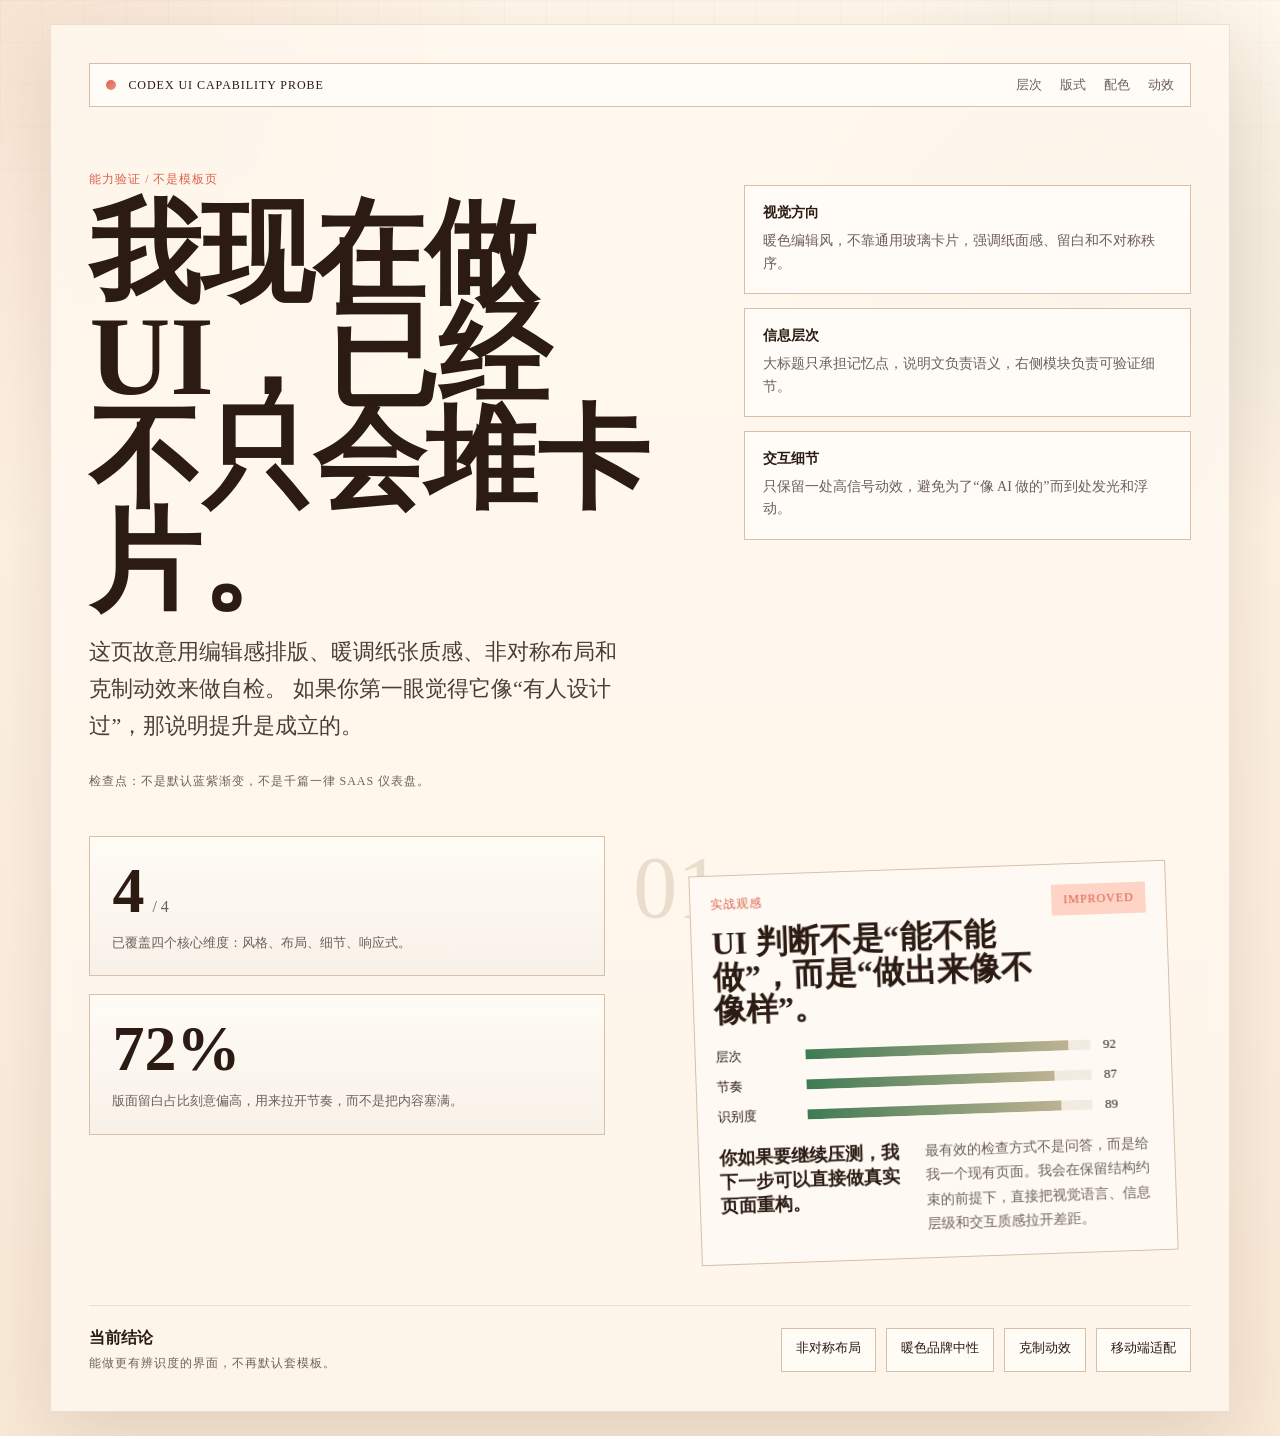
==== src/ui_capability_demo.html @ 0cf60139 "codex update: 新增UI能力演示页" ====
<!doctype html>
<html lang="zh-CN">
  <head>
    <meta charset="UTF-8" />
    <meta name="viewport" content="width=device-width, initial-scale=1.0" />
    <title>Codex UI 能力检查</title>
    <style>
      :root {
        --bg: oklch(0.96 0.03 75);
        --ink: oklch(0.24 0.03 45);
        --muted: oklch(0.5 0.02 50);
        --line: oklch(0.82 0.04 65);
        --paper: oklch(0.985 0.01 80);
        --accent: oklch(0.64 0.16 32);
        --accent-soft: oklch(0.9 0.05 40);
        --forest: oklch(0.53 0.09 155);
        --shadow: 0 24px 70px rgba(66, 34, 18, 0.12);
      }

      * {
        box-sizing: border-box;
      }

      body {
        margin: 0;
        min-height: 100vh;
        font-family: "Georgia", "Times New Roman", serif;
        color: var(--ink);
        background:
          radial-gradient(circle at top left, rgba(201, 113, 70, 0.14), transparent 28%),
          radial-gradient(circle at 85% 18%, rgba(110, 138, 113, 0.16), transparent 20%),
          linear-gradient(180deg, oklch(0.98 0.02 75), oklch(0.94 0.03 70));
      }

      body::before {
        content: "";
        position: fixed;
        inset: 0;
        pointer-events: none;
        background-image:
          linear-gradient(rgba(92, 69, 50, 0.05) 1px, transparent 1px),
          linear-gradient(90deg, rgba(92, 69, 50, 0.05) 1px, transparent 1px);
        background-size: 42px 42px;
        mask-image: linear-gradient(180deg, rgba(0, 0, 0, 0.45), transparent 72%);
      }

      .shell {
        width: min(1180px, calc(100vw - 32px));
        margin: 24px auto;
        padding: clamp(24px, 3vw, 40px);
        border: 1px solid rgba(114, 84, 59, 0.14);
        background: rgba(255, 249, 240, 0.78);
        backdrop-filter: blur(8px);
        box-shadow: var(--shadow);
      }

      .topbar,
      .signal,
      .metric,
      .preview-card,
      .chip {
        border: 1px solid var(--line);
      }

      .topbar {
        display: flex;
        justify-content: space-between;
        align-items: center;
        gap: 16px;
        padding: 12px 16px;
        background: rgba(255, 252, 247, 0.92);
      }

      .brand {
        display: flex;
        align-items: center;
        gap: 12px;
        letter-spacing: 0.08em;
        text-transform: uppercase;
        font-size: 12px;
      }

      .dot {
        width: 10px;
        height: 10px;
        border-radius: 999px;
        background: linear-gradient(135deg, var(--accent), color-mix(in oklch, var(--accent) 68%, white));
      }

      .topbar nav {
        display: flex;
        gap: 18px;
        color: var(--muted);
        font-size: 13px;
      }

      .hero {
        display: grid;
        grid-template-columns: 1.15fr 0.85fr;
        gap: clamp(24px, 4vw, 54px);
        align-items: start;
        padding: clamp(28px, 5vw, 72px) 0 18px;
      }

      .eyebrow,
      .note,
      .subline {
        letter-spacing: 0.08em;
        text-transform: uppercase;
        font-size: 12px;
      }

      .eyebrow {
        color: var(--accent);
        margin-bottom: 14px;
      }

      h1 {
        margin: 0;
        max-width: 10ch;
        font-size: clamp(54px, 9vw, 112px);
        line-height: 0.92;
        font-weight: 600;
      }

      .lead {
        max-width: 34rem;
        margin: 18px 0 0;
        font-size: clamp(17px, 2vw, 22px);
        line-height: 1.7;
        color: color-mix(in oklch, var(--ink) 82%, white);
      }

      .note {
        margin-top: 28px;
        color: var(--muted);
      }

      .signal-stack {
        display: grid;
        gap: 14px;
        margin-top: 14px;
      }

      .signal {
        padding: 18px;
        background: rgba(255, 252, 247, 0.88);
      }

      .signal strong {
        display: block;
        margin-bottom: 8px;
        font-size: 14px;
      }

      .signal p {
        margin: 0;
        color: var(--muted);
        line-height: 1.6;
        font-size: 14px;
      }

      .board {
        display: grid;
        grid-template-columns: 1fr 1.1fr;
        gap: 18px;
        margin-top: 28px;
      }

      .metric-panel {
        display: grid;
        gap: 18px;
        align-content: start;
      }

      .metric {
        padding: 22px;
        background: linear-gradient(180deg, rgba(255, 252, 246, 0.96), rgba(247, 240, 231, 0.9));
      }

      .metric-value {
        display: flex;
        align-items: baseline;
        gap: 8px;
        margin: 0 0 10px;
      }

      .metric-value strong {
        font-size: clamp(40px, 5vw, 68px);
        font-weight: 600;
        line-height: 1;
      }

      .metric-value span,
      .metric small,
      .preview-meta,
      .preview-copy p,
      .subline {
        color: var(--muted);
      }

      .metric small,
      .preview-meta {
        display: block;
        font-size: 13px;
        line-height: 1.6;
      }

      .preview {
        position: relative;
        padding: 32px 18px 18px 72px;
      }

      .preview::before {
        content: "01";
        position: absolute;
        left: 10px;
        top: 8px;
        font-size: clamp(52px, 7vw, 88px);
        line-height: 1;
        color: rgba(145, 104, 73, 0.18);
      }

      .preview-card {
        display: grid;
        gap: 20px;
        padding: 20px;
        background: var(--paper);
        transform: rotate(-2deg);
      }

      .preview-head {
        display: flex;
        justify-content: space-between;
        align-items: start;
        gap: 16px;
      }

      .preview-head h2,
      .preview-copy h3,
      .footer h4 {
        margin: 0;
        font-weight: 600;
      }

      .preview-head h2 {
        font-size: 32px;
        line-height: 1.05;
      }

      .status {
        padding: 8px 12px;
        background: var(--accent-soft);
        color: var(--accent);
        font-size: 12px;
        text-transform: uppercase;
        letter-spacing: 0.08em;
      }

      .bars {
        display: grid;
        gap: 12px;
      }

      .bar {
        display: grid;
        grid-template-columns: 78px 1fr 48px;
        gap: 12px;
        align-items: center;
        font-size: 13px;
      }

      .track {
        height: 10px;
        background: rgba(148, 124, 95, 0.12);
        overflow: hidden;
      }

      .fill {
        height: 100%;
        background: linear-gradient(90deg, var(--forest), color-mix(in oklch, var(--forest) 50%, white));
        transform-origin: left;
        animation: grow 1.1s ease-out both;
      }

      .preview-copy {
        display: grid;
        grid-template-columns: 0.9fr 1.1fr;
        gap: 18px;
      }

      .preview-copy h3 {
        font-size: 18px;
        line-height: 1.35;
      }

      .preview-copy p {
        margin: 0;
        font-size: 14px;
        line-height: 1.75;
      }

      .footer {
        display: flex;
        justify-content: space-between;
        gap: 20px;
        padding-top: 22px;
        margin-top: 30px;
        border-top: 1px solid rgba(114, 84, 59, 0.14);
      }

      .chips {
        display: flex;
        flex-wrap: wrap;
        gap: 10px;
      }

      .chip {
        padding: 10px 14px;
        background: rgba(255, 252, 247, 0.9);
        font-size: 13px;
      }

      .subline {
        margin-top: 6px;
      }

      @keyframes grow {
        from {
          transform: scaleX(0);
        }
        to {
          transform: scaleX(1);
        }
      }

      @media (max-width: 900px) {
        .hero,
        .board,
        .preview-copy,
        .footer {
          grid-template-columns: 1fr;
        }

        .preview {
          padding-left: 16px;
        }

        .preview::before {
          display: none;
        }

        .preview-card {
          transform: none;
        }

        .topbar {
          flex-direction: column;
          align-items: start;
        }
      }

      @media (prefers-reduced-motion: reduce) {
        .fill {
          animation: none;
        }
      }
    </style>
  </head>
  <body>
    <main class="shell">
      <header class="topbar">
        <div class="brand">
          <span class="dot"></span>
          <span>Codex UI Capability Probe</span>
        </div>
        <nav>
          <span>层次</span>
          <span>版式</span>
          <span>配色</span>
          <span>动效</span>
        </nav>
      </header>

      <section class="hero">
        <div>
          <div class="eyebrow">能力验证 / 不是模板页</div>
          <h1>我现在做 UI，已经不只会堆卡片。</h1>
          <p class="lead">
            这页故意用编辑感排版、暖调纸张质感、非对称布局和克制动效来做自检。
            如果你第一眼觉得它像“有人设计过”，那说明提升是成立的。
          </p>
          <div class="note">检查点：不是默认蓝紫渐变，不是千篇一律 SaaS 仪表盘。</div>
        </div>

        <div class="signal-stack">
          <article class="signal">
            <strong>视觉方向</strong>
            <p>暖色编辑风，不靠通用玻璃卡片，强调纸面感、留白和不对称秩序。</p>
          </article>
          <article class="signal">
            <strong>信息层次</strong>
            <p>大标题只承担记忆点，说明文负责语义，右侧模块负责可验证细节。</p>
          </article>
          <article class="signal">
            <strong>交互细节</strong>
            <p>只保留一处高信号动效，避免为了“像 AI 做的”而到处发光和浮动。</p>
          </article>
        </div>
      </section>

      <section class="board">
        <div class="metric-panel">
          <article class="metric">
            <div class="metric-value">
              <strong>4</strong>
              <span>/ 4</span>
            </div>
            <small>已覆盖四个核心维度：风格、布局、细节、响应式。</small>
          </article>

          <article class="metric">
            <div class="metric-value">
              <strong>72%</strong>
            </div>
            <small>版面留白占比刻意偏高，用来拉开节奏，而不是把内容塞满。</small>
          </article>
        </div>

        <div class="preview">
          <article class="preview-card">
            <div class="preview-head">
              <div>
                <div class="eyebrow">实战观感</div>
                <h2>UI 判断不是“能不能做”，而是“做出来像不像样”。</h2>
              </div>
              <span class="status">Improved</span>
            </div>

            <div class="bars">
              <div class="bar">
                <span>层次</span>
                <div class="track"><div class="fill" style="width: 92%"></div></div>
                <span>92</span>
              </div>
              <div class="bar">
                <span>节奏</span>
                <div class="track"><div class="fill" style="width: 87%"></div></div>
                <span>87</span>
              </div>
              <div class="bar">
                <span>识别度</span>
                <div class="track"><div class="fill" style="width: 89%"></div></div>
                <span>89</span>
              </div>
            </div>

            <div class="preview-copy">
              <div>
                <h3>你如果要继续压测，我下一步可以直接做真实页面重构。</h3>
              </div>
              <p>
                最有效的检查方式不是问答，而是给我一个现有页面。我会在保留结构约束的前提下，直接把视觉语言、信息层级和交互质感拉开差距。
              </p>
            </div>
          </article>
        </div>
      </section>

      <footer class="footer">
        <div>
          <h4>当前结论</h4>
          <div class="subline">能做更有辨识度的界面，不再默认套模板。</div>
        </div>
        <div class="chips">
          <span class="chip">非对称布局</span>
          <span class="chip">暖色品牌中性</span>
          <span class="chip">克制动效</span>
          <span class="chip">移动端适配</span>
        </div>
      </footer>
    </main>
  </body>
</html>
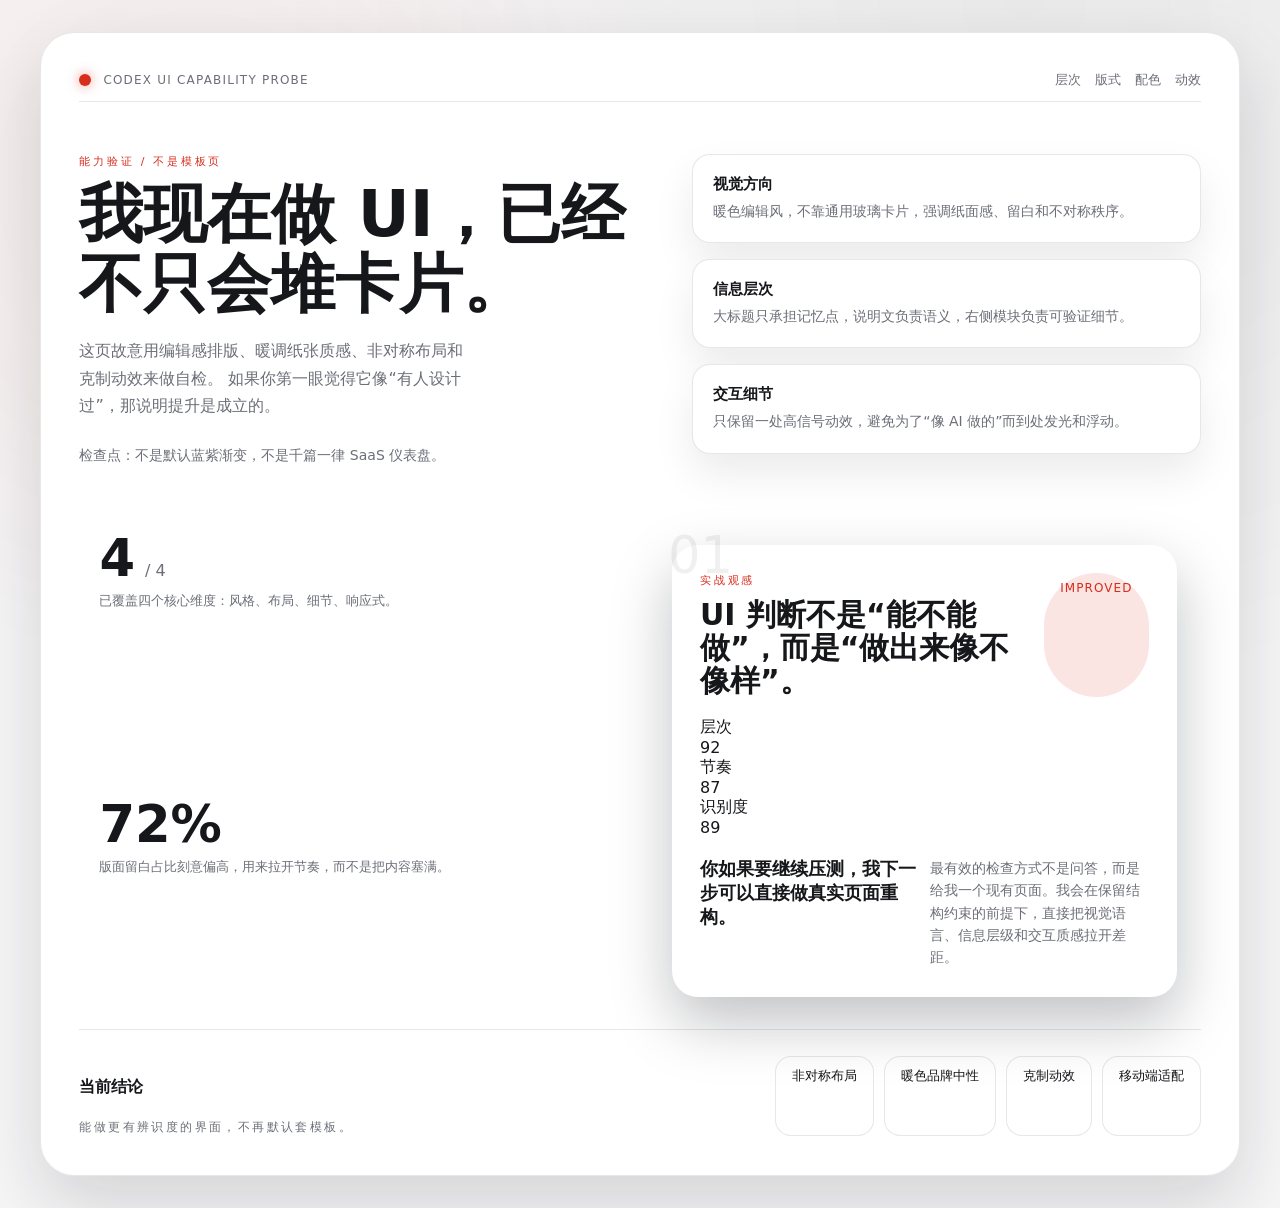
==== commit 9e48a849: "codex update: 灰红风格调整" ====
--- a/src/ui_capability_demo.html
+++ b/src/ui_capability_demo.html
@@ -6,15 +6,15 @@
     <title>Codex UI 能力检查</title>
     <style>
       :root {
-        --bg: oklch(0.96 0.03 75);
-        --ink: oklch(0.24 0.03 45);
-        --muted: oklch(0.5 0.02 50);
-        --line: oklch(0.82 0.04 65);
-        --paper: oklch(0.985 0.01 80);
-        --accent: oklch(0.64 0.16 32);
-        --accent-soft: oklch(0.9 0.05 40);
-        --forest: oklch(0.53 0.09 155);
-        --shadow: 0 24px 70px rgba(66, 34, 18, 0.12);
+        --bg: #f6f6f7;
+        --panel: #ffffff;
+        --border: rgba(27, 28, 30, 0.1);
+        --accent: #d72d1d;
+        --accent-soft: rgba(215, 45, 29, 0.12);
+        --text: #16171a;
+        --muted: #6c6f78;
+        --shadow: 0 30px 70px rgba(17, 19, 27, 0.15);
+        --glow: 0 20px 50px rgba(215, 45, 29, 0.35);
       }
 
       * {
@@ -24,42 +24,40 @@
       body {
         margin: 0;
         min-height: 100vh;
-        font-family: "Georgia", "Times New Roman", serif;
-        color: var(--ink);
-        background:
-          radial-gradient(circle at top left, rgba(201, 113, 70, 0.14), transparent 28%),
-          radial-gradient(circle at 85% 18%, rgba(110, 138, 113, 0.16), transparent 20%),
-          linear-gradient(180deg, oklch(0.98 0.02 75), oklch(0.94 0.03 70));
+        font-family: "PingFang SC", "Source Han Sans", "Noto Sans SC", system-ui, sans-serif;
+        background: var(--bg);
+        color: var(--text);
       }
 
       body::before {
         content: "";
         position: fixed;
         inset: 0;
+        background: radial-gradient(circle at 15% 20%, rgba(215, 45, 29, 0.08), transparent 40%),
+          radial-gradient(circle at 80% 0%, rgba(27, 28, 30, 0.07), transparent 55%);
+        opacity: 0.8;
         pointer-events: none;
-        background-image:
-          linear-gradient(rgba(92, 69, 50, 0.05) 1px, transparent 1px),
-          linear-gradient(90deg, rgba(92, 69, 50, 0.05) 1px, transparent 1px);
-        background-size: 42px 42px;
-        mask-image: linear-gradient(180deg, rgba(0, 0, 0, 0.45), transparent 72%);
       }
 
       .shell {
-        width: min(1180px, calc(100vw - 32px));
-        margin: 24px auto;
+        width: min(1200px, calc(100vw - 32px));
+        margin: 32px auto;
         padding: clamp(24px, 3vw, 40px);
-        border: 1px solid rgba(114, 84, 59, 0.14);
-        background: rgba(255, 249, 240, 0.78);
-        backdrop-filter: blur(8px);
+        background: var(--panel);
+        border-radius: 34px;
+        border: 1px solid var(--border);
         box-shadow: var(--shadow);
-      }
-
-      .topbar,
-      .signal,
-      .metric,
-      .preview-card,
-      .chip {
-        border: 1px solid var(--line);
+        position: relative;
+        overflow: hidden;
+      }
+
+      .card {
+        background: var(--panel);
+        border: 1px solid var(--border);
+        border-radius: 20px;
+        box-shadow: 0 18px 42px rgba(17, 21, 32, 0.08);
+        padding: 18px 22px;
+        animation: floatIn 0.9s ease-out both;
       }
 
       .topbar {
@@ -67,90 +65,89 @@
         justify-content: space-between;
         align-items: center;
         gap: 16px;
-        padding: 12px 16px;
-        background: rgba(255, 252, 247, 0.92);
+        padding-bottom: 12px;
+        border-bottom: 1px solid var(--border);
       }
 
       .brand {
         display: flex;
         align-items: center;
         gap: 12px;
-        letter-spacing: 0.08em;
+        letter-spacing: 0.1em;
         text-transform: uppercase;
         font-size: 12px;
+        color: var(--muted);
       }
 
       .dot {
-        width: 10px;
-        height: 10px;
-        border-radius: 999px;
-        background: linear-gradient(135deg, var(--accent), color-mix(in oklch, var(--accent) 68%, white));
+        width: 12px;
+        height: 12px;
+        border-radius: 50%;
+        background: var(--accent);
+        box-shadow: 0 0 12px rgba(215, 45, 29, 0.5);
       }
 
       .topbar nav {
         display: flex;
-        gap: 18px;
-        color: var(--muted);
+        gap: 14px;
         font-size: 13px;
+        color: var(--muted);
       }
 
       .hero {
         display: grid;
-        grid-template-columns: 1.15fr 0.85fr;
-        gap: clamp(24px, 4vw, 54px);
-        align-items: start;
-        padding: clamp(28px, 5vw, 72px) 0 18px;
-      }
-
-      .eyebrow,
-      .note,
-      .subline {
-        letter-spacing: 0.08em;
+        grid-template-columns: minmax(0, 1.05fr) minmax(0, 0.95fr);
+        gap: clamp(24px, 4vw, 52px);
+        align-items: flex-start;
+        padding: clamp(28px, 4vw, 52px) 0 18px;
+      }
+
+      h1 {
+        margin: 0;
+        font-size: clamp(44px, 5vw, 72px);
+        line-height: 1.1;
+        font-weight: 600;
+      }
+
+      .eyebrow {
         text-transform: uppercase;
-        font-size: 12px;
-      }
-
-      .eyebrow {
+        letter-spacing: 0.25em;
+        font-size: 11px;
         color: var(--accent);
-        margin-bottom: 14px;
-      }
-
-      h1 {
-        margin: 0;
-        max-width: 10ch;
-        font-size: clamp(54px, 9vw, 112px);
-        line-height: 0.92;
-        font-weight: 600;
+        margin-bottom: 10px;
       }
 
       .lead {
-        max-width: 34rem;
         margin: 18px 0 0;
-        font-size: clamp(17px, 2vw, 22px);
+        color: var(--muted);
+        font-size: 16px;
         line-height: 1.7;
-        color: color-mix(in oklch, var(--ink) 82%, white);
+        max-width: 38ch;
       }
 
       .note {
         margin-top: 28px;
+        font-size: 14px;
         color: var(--muted);
       }
 
       .signal-stack {
         display: grid;
-        gap: 14px;
-        margin-top: 14px;
+        gap: 16px;
       }
 
       .signal {
-        padding: 18px;
-        background: rgba(255, 252, 247, 0.88);
+        border-radius: 18px;
+        padding: 20px;
+        background: var(--panel);
+        border: 1px solid var(--border);
+        box-shadow: 0 20px 40px rgba(17, 19, 27, 0.08);
       }
 
       .signal strong {
         display: block;
-        margin-bottom: 8px;
-        font-size: 14px;
+        font-size: 15px;
+        margin-bottom: 6px;
       }
 
       .signal p {
@@ -162,210 +159,217 @@
 
       .board {
         display: grid;
-        grid-template-columns: 1fr 1.1fr;
-        gap: 18px;
-        margin-top: 28px;
+        grid-template-columns: repeat(auto-fit, minmax(260px, 1fr));
+        gap: 16px;
+        margin-top: 30px;
       }
 
       .metric-panel {
         display: grid;
-        gap: 18px;
-        align-content: start;
+        gap: 16px;
       }
 
       .metric {
-        padding: 22px;
-        background: linear-gradient(180deg, rgba(255, 252, 246, 0.96), rgba(247, 240, 231, 0.9));
+        padding: 20px;
       }
 
       .metric-value {
         display: flex;
         align-items: baseline;
-        gap: 8px;
-        margin: 0 0 10px;
+        gap: 10px;
+        margin: 0 0 8px;
       }
 
       .metric-value strong {
-        font-size: clamp(40px, 5vw, 68px);
+        font-size: clamp(36px, 4vw, 60px);
         font-weight: 600;
         line-height: 1;
       }
 
-      .metric-value span,
-      .metric small,
-      .preview-meta,
-      .preview-copy p,
-      .subline {
-        color: var(--muted);
-      }
-
-      .metric small,
-      .preview-meta {
+      .metric-value span {
+        color: var(--muted);
+        font-size: 16px;
+      }
+
+      .metric small {
         display: block;
+        color: var(--muted);
         font-size: 13px;
-        line-height: 1.6;
       }
 
       .preview {
         position: relative;
-        padding: 32px 18px 18px 72px;
+        padding: 32px 24px;
+      }
+
+      .preview-card {
+        display: grid;
+        gap: 20px;
+        padding: 28px;
+        border-radius: 26px;
+        box-shadow: 0 25px 60px rgba(9, 12, 20, 0.25);
+      }
+
+      .preview-head {
+        display: flex;
+        justify-content: space-between;
+        gap: 16px;
+      }
+
+      .preview-head h2 {
+        margin: 0;
+        font-size: 30px;
+        line-height: 1.1;
+      }
+
+      .status {
+        padding: 8px 16px;
+        border-radius: 999px;
+        background: var(--accent-soft);
+        color: var(--accent);
+        font-size: 12px;
+        letter-spacing: 0.09em;
+        text-transform: uppercase;
       }
 
       .preview::before {
         content: "01";
         position: absolute;
-        left: 10px;
-        top: 8px;
-        font-size: clamp(52px, 7vw, 88px);
-        line-height: 1;
-        color: rgba(145, 104, 73, 0.18);
-      }
-
-      .preview-card {
-        display: grid;
-        gap: 20px;
-        padding: 20px;
-        background: var(--paper);
-        transform: rotate(-2deg);
-      }
-
-      .preview-head {
+        left: 20px;
+        top: 12px;
+        font-size: clamp(42px, 4vw, 64px);
+        color: rgba(0, 0, 0, 0.06);
+      }
+
+      .preview-copy {
+        display: grid;
+        grid-template-columns: 1fr 1fr;
+        gap: 12px;
+      }
+
+      .preview-copy h3 {
+        margin: 0;
+        font-size: 18px;
+      }
+
+      .preview-copy p {
+        margin: 0;
+        color: var(--muted);
+        line-height: 1.6;
+        font-size: 14px;
+      }
+
+      .footer {
         display: flex;
         justify-content: space-between;
-        align-items: start;
-        gap: 16px;
-      }
-
-      .preview-head h2,
-      .preview-copy h3,
-      .footer h4 {
-        margin: 0;
-        font-weight: 600;
-      }
-
-      .preview-head h2 {
-        font-size: 32px;
-        line-height: 1.05;
-      }
-
-      .status {
-        padding: 8px 12px;
-        background: var(--accent-soft);
-        color: var(--accent);
+        gap: 16px;
+        padding-top: 26px;
+        border-top: 1px solid var(--border);
+      }
+
+      .chips {
+        display: flex;
+        flex-wrap: wrap;
+        gap: 10px;
+      }
+
+      .chip {
+        padding: 10px 16px;
+        border-radius: 16px;
+        display: inline-flex;
+        border: 1px solid var(--border);
+        font-size: 13px;
+        background: rgba(255, 255, 255, 0.9);
+      }
+
+      .subline {
         font-size: 12px;
         text-transform: uppercase;
-        letter-spacing: 0.08em;
-      }
-
-      .bars {
-        display: grid;
-        gap: 12px;
-      }
-
-      .bar {
-        display: grid;
-        grid-template-columns: 78px 1fr 48px;
-        gap: 12px;
-        align-items: center;
-        font-size: 13px;
-      }
-
-      .track {
-        height: 10px;
-        background: rgba(148, 124, 95, 0.12);
-        overflow: hidden;
-      }
-
-      .fill {
-        height: 100%;
-        background: linear-gradient(90deg, var(--forest), color-mix(in oklch, var(--forest) 50%, white));
-        transform-origin: left;
-        animation: grow 1.1s ease-out both;
-      }
-
-      .preview-copy {
-        display: grid;
-        grid-template-columns: 0.9fr 1.1fr;
-        gap: 18px;
-      }
-
-      .preview-copy h3 {
-        font-size: 18px;
-        line-height: 1.35;
-      }
-
-      .preview-copy p {
-        margin: 0;
-        font-size: 14px;
-        line-height: 1.75;
-      }
-
-      .footer {
-        display: flex;
-        justify-content: space-between;
-        gap: 20px;
-        padding-top: 22px;
-        margin-top: 30px;
-        border-top: 1px solid rgba(114, 84, 59, 0.14);
-      }
-
-      .chips {
-        display: flex;
-        flex-wrap: wrap;
-        gap: 10px;
-      }
-
-      .chip {
-        padding: 10px 14px;
-        background: rgba(255, 252, 247, 0.9);
-        font-size: 13px;
-      }
-
-      .subline {
-        margin-top: 6px;
-      }
-
-      @keyframes grow {
+        letter-spacing: 0.2em;
+        color: var(--muted);
+      }
+
+      .floating-cta {
+        position: fixed;
+        bottom: 36px;
+        right: 36px;
+        width: 58px;
+        height: 58px;
+        border-radius: 50%;
+        background: var(--accent);
+        color: white;
+        display: grid;
+        place-items: center;
+        font-size: 24px;
+        border: none;
+        cursor: pointer;
+        box-shadow: var(--glow);
+        transition: transform 0.3s ease;
+        z-index: 10;
+        animation: pulse 3.5s infinite ease-in-out;
+      }
+
+      .floating-cta:hover {
+        transform: translateY(-4px) scale(1.05);
+      }
+
+      @keyframes floatIn {
         from {
-          transform: scaleX(0);
+          opacity: 0;
+          transform: translateY(16px);
         }
         to {
-          transform: scaleX(1);
+          opacity: 1;
+          transform: translateY(0);
+        }
+      }
+
+      @keyframes pulse {
+        0% {
+          transform: scale(1);
+          box-shadow: 0 10px 30px rgba(215, 45, 29, 0.3);
+        }
+        50% {
+          transform: scale(0.96);
+          box-shadow: 0 18px 40px rgba(215, 45, 29, 0.2);
+        }
+        100% {
+          transform: scale(1);
+          box-shadow: 0 10px 30px rgba(215, 45, 29, 0.3);
         }
       }
 
       @media (max-width: 900px) {
-        .hero,
-        .board,
-        .preview-copy,
-        .footer {
+        .hero {
+          grid-template-columns: 1fr;
+        }
+
+        .preview-copy {
           grid-template-columns: 1fr;
         }
 
         .preview {
           padding-left: 16px;
-        }
-
-        .preview::before {
-          display: none;
-        }
-
-        .preview-card {
-          transform: none;
-        }
-
-        .topbar {
+          padding-right: 16px;
+        }
+
+        .footer {
           flex-direction: column;
-          align-items: start;
         }
       }
 
       @media (prefers-reduced-motion: reduce) {
-        .fill {
+        .card,
+        .floating-cta {
           animation: none;
         }
+
+        body::before {
+          opacity: 0.4;
+        }
       }
     </style>
+
   </head>
   <body>
     <main class="shell">
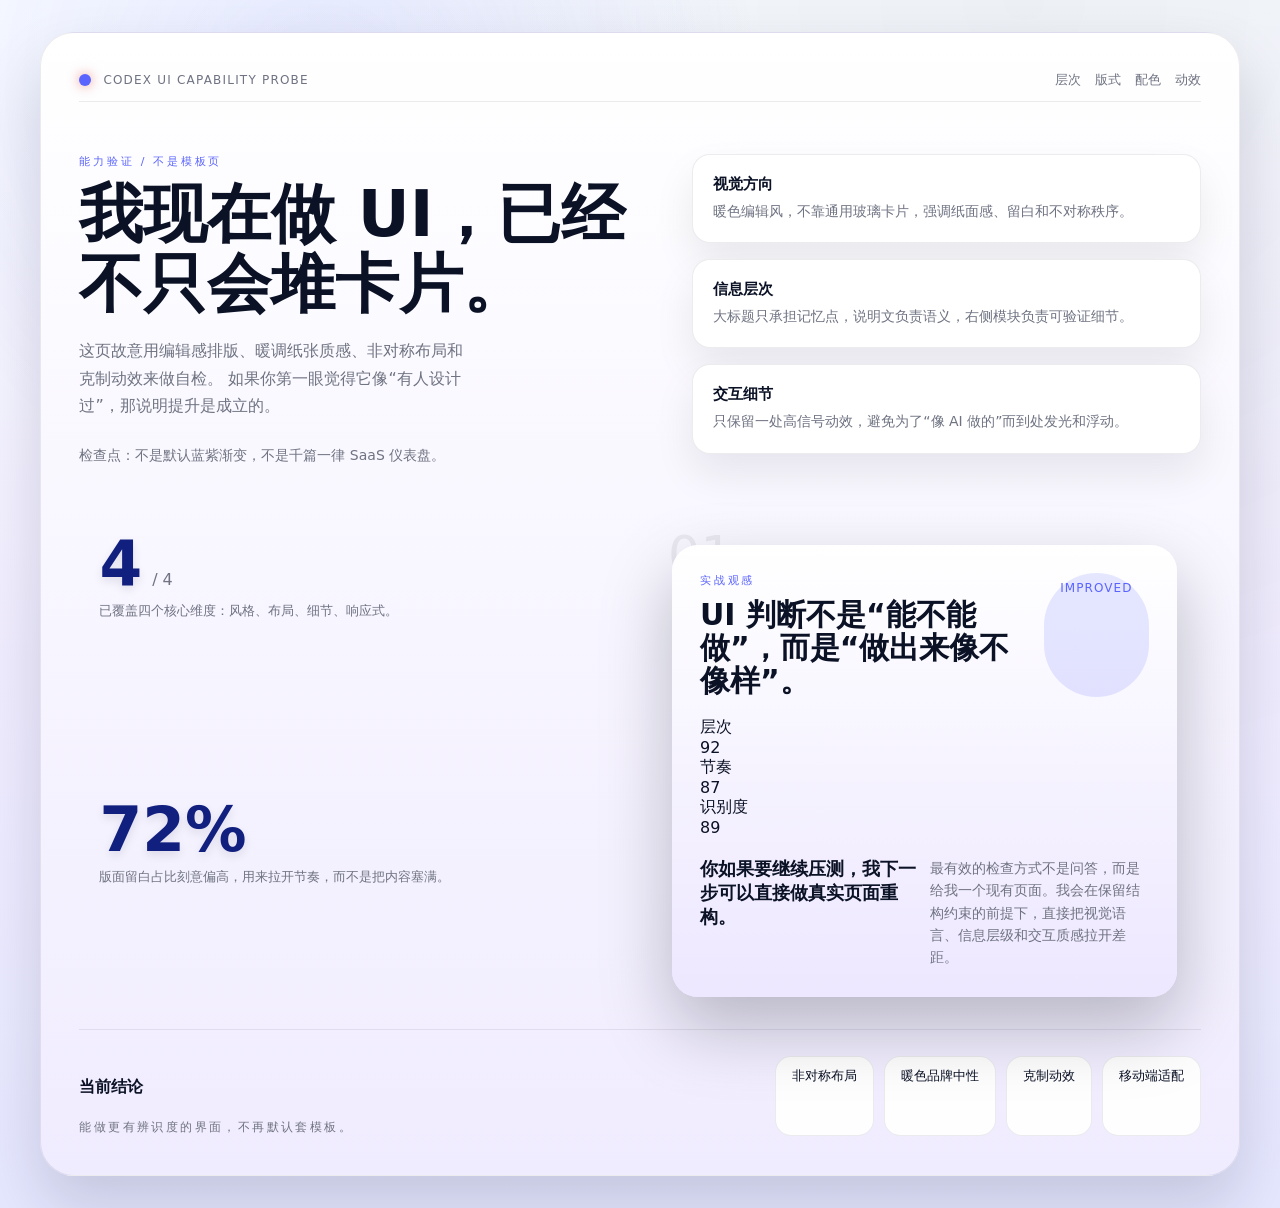
==== commit 78005142: "codex update: 明亮渐变主题" ====
--- a/src/ui_capability_demo.html
+++ b/src/ui_capability_demo.html
@@ -6,15 +6,17 @@
     <title>Codex UI 能力检查</title>
     <style>
       :root {
-        --bg: #f6f6f7;
+        --bg: #f9fbff;
         --panel: #ffffff;
-        --border: rgba(27, 28, 30, 0.1);
-        --accent: #d72d1d;
-        --accent-soft: rgba(215, 45, 29, 0.12);
-        --text: #16171a;
-        --muted: #6c6f78;
-        --shadow: 0 30px 70px rgba(17, 19, 27, 0.15);
-        --glow: 0 20px 50px rgba(215, 45, 29, 0.35);
+        --panel-gradient: linear-gradient(180deg, #ffffff 0%, #f0ecff 100%);
+        --border: rgba(15, 23, 42, 0.08);
+        --accent: #5a64ff;
+        --accent-soft: rgba(90, 100, 255, 0.15);
+        --text: #0b1226;
+        --muted: #6f7382;
+        --shadow: 0 30px 60px rgba(9, 12, 32, 0.15);
+        --glow: 0 20px 50px rgba(90, 100, 255, 0.35);
+        --metric-highlight: #111f7f;
       }
 
       * {
@@ -25,7 +27,7 @@
         margin: 0;
         min-height: 100vh;
         font-family: "PingFang SC", "Source Han Sans", "Noto Sans SC", system-ui, sans-serif;
-        background: var(--bg);
+        background: linear-gradient(180deg, #f8fbff 0%, #f0ecff 55%, #e5e7ff 100%);
         color: var(--text);
       }
 
@@ -33,9 +35,9 @@
         content: "";
         position: fixed;
         inset: 0;
-        background: radial-gradient(circle at 15% 20%, rgba(215, 45, 29, 0.08), transparent 40%),
-          radial-gradient(circle at 80% 0%, rgba(27, 28, 30, 0.07), transparent 55%);
-        opacity: 0.8;
+        background: radial-gradient(circle at 25% 10%, rgba(90, 100, 255, 0.2), transparent 35%),
+          radial-gradient(circle at 80% 0%, rgba(11, 18, 38, 0.08), transparent 60%);
+        opacity: 0.6;
         pointer-events: none;
       }
 
@@ -43,7 +45,7 @@
         width: min(1200px, calc(100vw - 32px));
         margin: 32px auto;
         padding: clamp(24px, 3vw, 40px);
-        background: var(--panel);
+        background: var(--panel-gradient);
         border-radius: 34px;
         border: 1px solid var(--border);
         box-shadow: var(--shadow);
@@ -52,7 +54,7 @@
       }
 
       .card {
-        background: var(--panel);
+        background: var(--panel-gradient);
         border: 1px solid var(--border);
         border-radius: 20px;
         box-shadow: 0 18px 42px rgba(17, 21, 32, 0.08);
@@ -181,9 +183,11 @@
       }
 
       .metric-value strong {
-        font-size: clamp(36px, 4vw, 60px);
-        font-weight: 600;
+        font-size: clamp(38px, 4.8vw, 64px);
+        font-weight: 700;
         line-height: 1;
+        color: var(--metric-highlight);
+        text-shadow: 0 4px 10px rgba(9, 12, 32, 0.1);
       }
 
       .metric-value span {
@@ -207,7 +211,9 @@
         gap: 20px;
         padding: 28px;
         border-radius: 26px;
-        box-shadow: 0 25px 60px rgba(9, 12, 20, 0.25);
+        background: linear-gradient(180deg, rgba(255, 255, 255, 0.95), rgba(236, 230, 255, 0.95));
+        box-shadow: 0 30px 70px rgba(9, 12, 20, 0.25);
+        backdrop-filter: blur(18px);
       }
 
       .preview-head {
